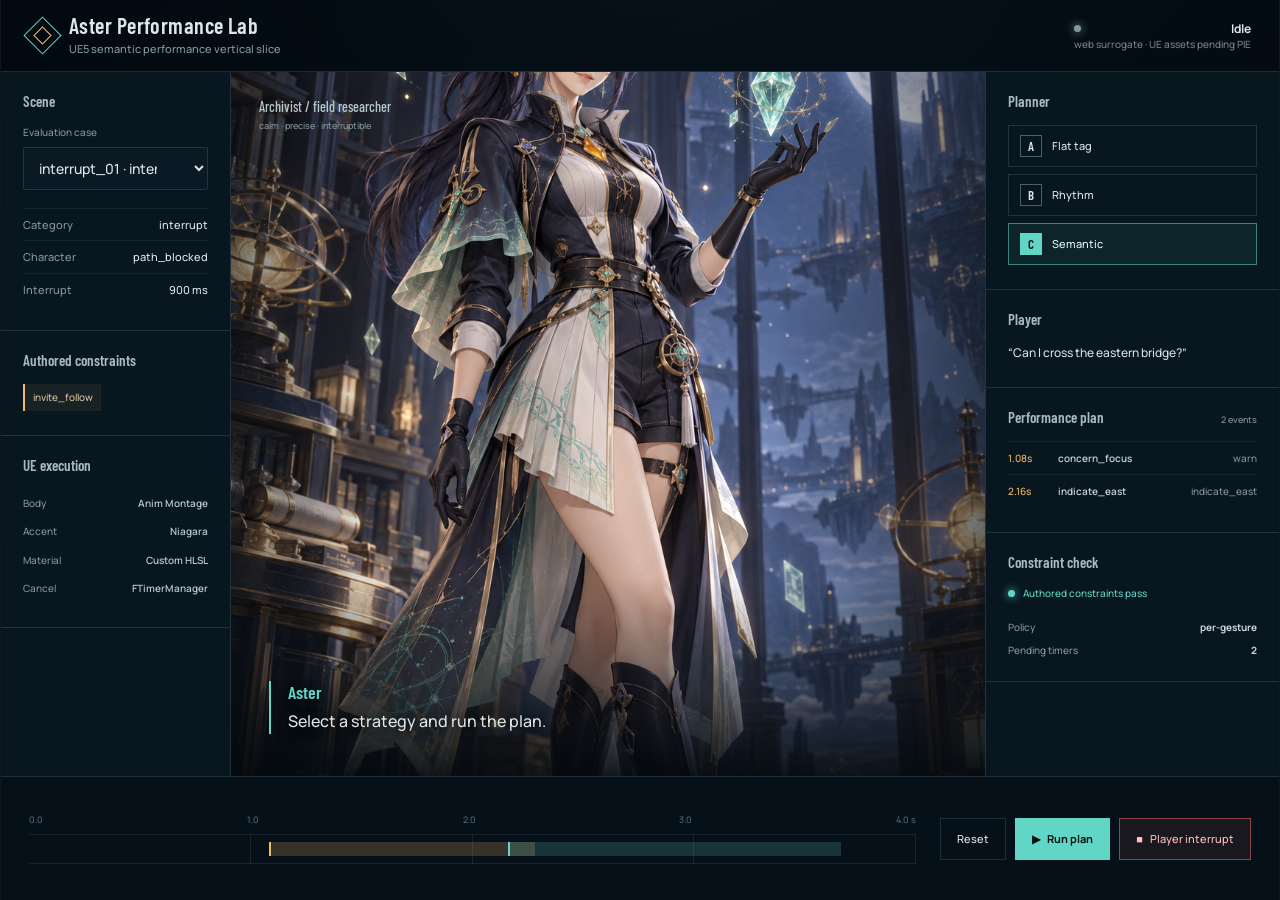
==== Demo/index.html @ 36af8765 "feat: establish NPC performance baseline and Ione agent contract Add the existing 30-case performanc" ====
<!doctype html>
<html lang="en">
<head>
  <meta charset="utf-8">
  <meta name="viewport" content="width=device-width, initial-scale=1">
  <meta name="theme-color" content="#07111b">
  <title>Aster Performance Lab</title>
  <link rel="stylesheet" href="styles.css">
</head>
<body>
  <div class="shell">
    <header class="topbar">
      <div class="identity">
        <span class="sigil" aria-hidden="true"></span>
        <div>
          <h1>Aster Performance Lab</h1>
          <p>UE5 semantic performance vertical slice</p>
        </div>
      </div>
      <div class="runtime-state"><span id="stateDot"></span><b id="runtimeState">Idle</b><em>web surrogate · UE assets pending PIE</em></div>
    </header>

    <main class="console">
      <aside class="rail world-rail" aria-label="Scene state">
        <section>
          <h2>Scene</h2>
          <label class="select-wrap">
            <span>Evaluation case</span>
            <select id="sceneSelect"></select>
          </label>
          <dl id="worldState" class="state-list"></dl>
        </section>
        <section>
          <h2>Authored constraints</h2>
          <div id="constraints" class="tag-list"></div>
        </section>
        <section class="engine-contract">
          <h2>UE execution</h2>
          <ul>
            <li><span>Body</span><b>Anim Montage</b></li>
            <li><span>Accent</span><b>Niagara</b></li>
            <li><span>Material</span><b>Custom HLSL</b></li>
            <li><span>Cancel</span><b>FTimerManager</b></li>
          </ul>
        </section>
      </aside>

      <section class="stage" aria-label="Aster character stage">
        <div class="stage-grid" aria-hidden="true"></div>
        <div class="moon-mark" aria-hidden="true"></div>
        <img class="aster" id="aster" src="../Content/Character/Concept/Aster_KeyArt_v2.png" alt="Aster, an anime-styled archive researcher">
        <div class="semantic-orbit" id="semanticOrbit" aria-hidden="true"><i></i><i></i><i></i></div>
        <div class="scanline" id="scanline" aria-hidden="true"></div>
        <div class="caption" id="caption">
          <span>Aster</span>
          <p id="dialogue">Select a scene, then run a strategy.</p>
        </div>
        <div class="character-meta">
          <span>Archivist / field researcher</span>
          <b>calm · precise · interruptible</b>
        </div>
      </section>

      <aside class="rail plan-rail" aria-label="Performance plan">
        <section>
          <h2>Planner</h2>
          <div class="strategy-tabs" role="radiogroup" aria-label="Performance strategy">
            <button data-strategy="A" role="radio" aria-checked="false"><span>A</span>Flat tag</button>
            <button data-strategy="B" role="radio" aria-checked="false"><span>B</span>Rhythm</button>
            <button data-strategy="C" class="active" role="radio" aria-checked="true"><span>C</span>Semantic</button>
          </div>
        </section>
        <section class="utterance">
          <h2>Player</h2>
          <p id="playerLine"></p>
        </section>
        <section>
          <div class="section-heading"><h2>Performance plan</h2><span id="planCount">0 events</span></div>
          <ol id="planList" class="plan-list"></ol>
        </section>
        <section class="telemetry">
          <h2>Constraint check</h2>
          <p id="constraintResult"><i></i>Waiting for a plan</p>
          <div><span>Policy</span><b id="policyValue">—</b></div>
          <div><span>Pending timers</span><b id="timerValue">0</b></div>
        </section>
      </aside>
    </main>

    <footer class="transport">
      <div class="timeline-wrap">
        <div class="time-labels"><span>0.0</span><span>1.0</span><span>2.0</span><span>3.0</span><span>4.0 s</span></div>
        <div class="timeline" id="timeline"><div class="playhead" id="playhead"></div></div>
      </div>
      <div class="controls">
        <button id="resetButton" class="quiet">Reset</button>
        <button id="playButton" class="primary"><span>▶</span>Run plan</button>
        <button id="interruptButton" class="interrupt"><span>■</span>Player interrupt</button>
      </div>
    </footer>
  </div>
  <script type="module" src="app.js"></script>
</body>
</html>
---- Demo/styles.css ----
@import url('https://fonts.googleapis.com/css2?family=Barlow+Condensed:wght@500;600&family=Manrope:wght@400;500;600;700&display=swap');

:root {
  color-scheme: dark;
  --abyss: #050c13;
  --ink: #091722;
  --panel: rgba(9, 24, 34, .88);
  --line: rgba(162, 204, 210, .16);
  --mist: #dce7e8;
  --muted: #8297a0;
  --jade: #61d6c6;
  --jade-dark: #267f78;
  --amber: #f2b96d;
  --danger: #ff746d;
}

* { box-sizing: border-box; }

html, body { min-height: 100%; }

body {
  margin: 0;
  color: var(--mist);
  background:
    radial-gradient(circle at 52% -20%, rgba(36, 95, 106, .32), transparent 42%),
    linear-gradient(135deg, #03080d 0%, #07121c 50%, #060c13 100%);
  font: 500 14px/1.45 Manrope, sans-serif;
  overflow-x: hidden;
}

button, select { font: inherit; }
button { color: inherit; }

.shell {
  width: min(1680px, 100%);
  min-height: 100vh;
  margin: 0 auto;
  display: grid;
  grid-template-rows: 72px minmax(650px, 1fr) 124px;
  border-inline: 1px solid rgba(255,255,255,.05);
  background: rgba(4, 11, 17, .72);
}

.topbar {
  display: flex;
  align-items: center;
  justify-content: space-between;
  padding: 0 28px;
  border-bottom: 1px solid var(--line);
}

.identity { display: flex; gap: 13px; align-items: center; }
.sigil { width: 27px; height: 27px; border: 1px solid var(--jade); transform: rotate(45deg); position: relative; }
.sigil::after { content: ""; position: absolute; inset: 6px; border: 1px solid var(--amber); }
h1, h2, p { margin: 0; }
h1 { font: 600 22px/1 Barlow Condensed, sans-serif; letter-spacing: .02em; }
.identity p { margin-top: 5px; color: var(--muted); font-size: 11px; }
.runtime-state { display: grid; grid-template-columns: auto auto; column-gap: 9px; align-items: center; text-align: right; }
.runtime-state span { width: 7px; height: 7px; border-radius: 50%; background: var(--muted); box-shadow: 0 0 10px currentColor; }
.runtime-state b { font-size: 12px; font-weight: 700; }
.runtime-state em { grid-column: 1 / -1; color: #71848d; font-size: 10px; font-style: normal; }

.console { min-height: 0; display: grid; grid-template-columns: minmax(230px, 18%) 1fr minmax(290px, 23%); }
.rail { min-width: 0; background: var(--panel); backdrop-filter: blur(20px); z-index: 3; }
.world-rail { border-right: 1px solid var(--line); }
.plan-rail { border-left: 1px solid var(--line); }
.rail section { padding: 22px 22px 24px; border-bottom: 1px solid var(--line); }
.rail h2 { margin-bottom: 16px; color: #a9bbc0; font: 600 15px/1 Barlow Condensed, sans-serif; }

.select-wrap { display: block; }
.select-wrap span { display: block; margin-bottom: 7px; color: var(--muted); font-size: 10px; }
select { width: 100%; padding: 10px 34px 10px 11px; color: var(--mist); border: 1px solid var(--line); border-radius: 2px; background: #0a1924; }
.state-list { margin: 18px 0 0; }
.state-list div { display: flex; justify-content: space-between; padding: 8px 0; border-top: 1px solid rgba(255,255,255,.06); }
.state-list dt { color: var(--muted); font-size: 11px; }
.state-list dd { margin: 0; color: var(--mist); font-size: 11px; }
.tag-list { display: flex; flex-wrap: wrap; gap: 7px; }
.tag-list span { padding: 6px 8px; border-left: 2px solid var(--amber); background: rgba(242,185,109,.07); color: #d8c29f; font-size: 10px; }
.tag-list .clear { border-color: var(--jade); color: #a9d8d2; background: rgba(97,214,198,.06); }
.engine-contract ul { padding: 0; margin: 0; list-style: none; }
.engine-contract li { display: flex; justify-content: space-between; padding: 7px 0; color: var(--muted); font-size: 10px; }
.engine-contract li b { color: #b7c7cb; font-weight: 600; }

.stage { position: relative; min-height: 620px; overflow: hidden; isolation: isolate; background: #07131e; }
.stage::after { content: ""; position: absolute; inset: 0; z-index: 2; pointer-events: none; background: linear-gradient(90deg, rgba(3,9,14,.55), transparent 23%, transparent 72%, rgba(3,9,14,.6)), linear-gradient(0deg, rgba(3,8,13,.92), transparent 28%); }
.stage-grid { position: absolute; inset: 0; opacity: .28; background-image: linear-gradient(rgba(97,214,198,.08) 1px, transparent 1px), linear-gradient(90deg, rgba(97,214,198,.08) 1px, transparent 1px); background-size: 72px 72px; transform: perspective(600px) rotateX(66deg) translateY(58%); transform-origin: bottom; }
.moon-mark { position: absolute; width: 480px; aspect-ratio: 1; border: 1px solid rgba(97,214,198,.16); border-radius: 50%; right: -90px; top: 12%; }
.moon-mark::before, .moon-mark::after { content: ""; position: absolute; inset: 8%; border: 1px solid rgba(242,185,109,.1); border-radius: 50%; }
.moon-mark::after { inset: 28%; border-radius: 3px; transform: rotate(45deg); }
.aster { position: absolute; z-index: 1; width: 100%; height: 100%; object-fit: cover; object-position: 51% 32%; filter: saturate(.92) contrast(1.03); transition: transform .5s cubic-bezier(.2,.8,.2,1), filter .3s; }
.stage.speaking .aster { animation: breathe 3.2s ease-in-out infinite; }
.stage.interrupted .aster { transform: translateX(-1.2%) scale(1.025); filter: saturate(.7) contrast(1.1); }
.caption { position: absolute; z-index: 4; left: 38px; right: 38px; bottom: 42px; padding-left: 17px; border-left: 2px solid var(--jade); text-shadow: 0 2px 12px #000; }
.caption span { color: var(--jade); font: 600 18px Barlow Condensed, sans-serif; }
.caption p { max-width: 660px; margin-top: 5px; font-size: clamp(14px, 1.25vw, 19px); line-height: 1.55; }
.character-meta { position: absolute; z-index: 4; top: 26px; left: 28px; display: grid; gap: 4px; }
.character-meta span { color: #b7c7cb; font: 500 14px Barlow Condensed, sans-serif; }
.character-meta b { color: var(--muted); font-size: 9px; font-weight: 500; }
.semantic-orbit { position: absolute; z-index: 4; top: 35%; right: 19%; width: 104px; aspect-ratio: 1; border: 1px solid rgba(97,214,198,.7); border-radius: 50%; opacity: 0; transform: scale(.5); transition: .35s ease; }
.semantic-orbit.visible { opacity: 1; transform: scale(1); animation: orbitPulse 1.6s ease-in-out infinite; }
.semantic-orbit::after { content: ""; position: absolute; inset: 27%; transform: rotate(45deg); border: 1px solid var(--amber); background: rgba(97,214,198,.12); }
.semantic-orbit i { position: absolute; width: 6px; height: 6px; border-radius: 50%; background: var(--jade); box-shadow: 0 0 12px var(--jade); }
.semantic-orbit i:nth-child(1) { left: 10%; top: 22%; }
.semantic-orbit i:nth-child(2) { right: 0; top: 48%; }
.semantic-orbit i:nth-child(3) { left: 34%; bottom: -3px; }
.scanline { position: absolute; z-index: 5; inset-inline: 0; height: 2px; top: -2px; opacity: 0; background: linear-gradient(90deg, transparent, var(--jade), transparent); box-shadow: 0 0 18px var(--jade); }
.scanline.active { opacity: .7; animation: scan 1.1s linear; }

.strategy-tabs { display: grid; grid-template-columns: 1fr; gap: 7px; }
.strategy-tabs button { display: flex; align-items: center; gap: 10px; padding: 9px 11px; border: 1px solid var(--line); background: transparent; cursor: pointer; text-align: left; font-size: 11px; }
.strategy-tabs button span { display: grid; place-items: center; width: 22px; height: 22px; border: 1px solid #49606a; font: 600 13px Barlow Condensed; }
.strategy-tabs button.active { border-color: rgba(97,214,198,.55); background: rgba(97,214,198,.07); color: #dff8f5; }
.strategy-tabs button.active span { color: #04110f; border-color: var(--jade); background: var(--jade); }
.utterance p { color: #d8e2e4; font-size: 12px; line-height: 1.65; }
.section-heading { display: flex; justify-content: space-between; align-items: baseline; }
.section-heading span { color: var(--muted); font-size: 9px; }
.plan-list { margin: 0; padding: 0; list-style: none; max-height: 190px; overflow: auto; }
.plan-list li { display: grid; grid-template-columns: 42px 1fr auto; align-items: center; gap: 8px; padding: 9px 0; border-top: 1px solid rgba(255,255,255,.06); font-size: 10px; }
.plan-list time { color: var(--amber); }
.plan-list b { overflow: hidden; text-overflow: ellipsis; color: #c6d4d7; font-weight: 600; }
.plan-list em { color: var(--muted); font-style: normal; }
.plan-list li.fired { color: var(--jade); background: linear-gradient(90deg, rgba(97,214,198,.07), transparent); }
.plan-list li.cancelled { opacity: .42; text-decoration: line-through; }
.telemetry p { display: flex; align-items: center; gap: 8px; margin-bottom: 12px; color: var(--muted); font-size: 10px; }
.telemetry p i { width: 7px; height: 7px; border-radius: 50%; background: var(--muted); }
.telemetry p.pass { color: var(--jade); }
.telemetry p.pass i { background: var(--jade); box-shadow: 0 0 8px var(--jade); }
.telemetry div { display: flex; justify-content: space-between; padding-top: 8px; color: var(--muted); font-size: 10px; }
.telemetry div b { color: #c8d6d8; }

.transport { display: grid; grid-template-columns: 1fr auto; gap: 24px; align-items: center; padding: 22px 28px; border-top: 1px solid var(--line); background: #061019; }
.timeline-wrap { min-width: 0; }
.time-labels { display: flex; justify-content: space-between; margin-bottom: 7px; color: #536973; font-size: 9px; }
.timeline { position: relative; height: 30px; border-block: 1px solid rgba(255,255,255,.08); background: repeating-linear-gradient(90deg, transparent 0 calc(25% - 1px), rgba(255,255,255,.08) calc(25% - 1px) 25%); }
.timeline .event { position: absolute; top: 7px; height: 14px; min-width: 8px; border-left: 2px solid var(--jade); background: rgba(97,214,198,.18); }
.timeline .event.rhythm { border-color: #7892a0; background: rgba(120,146,160,.12); }
.timeline .event.warn { border-color: var(--amber); background: rgba(242,185,109,.2); }
.playhead { position: absolute; top: -5px; bottom: -5px; left: 0; width: 1px; background: #fff; box-shadow: 0 0 9px rgba(255,255,255,.65); opacity: 0; }
.controls { display: flex; gap: 9px; }
.controls button { min-height: 42px; padding: 0 16px; border: 1px solid var(--line); background: transparent; cursor: pointer; font-size: 11px; }
.controls button:focus-visible, .strategy-tabs button:focus-visible, select:focus-visible { outline: 2px solid var(--amber); outline-offset: 2px; }
.controls .primary { color: #05120f; border-color: var(--jade); background: var(--jade); font-weight: 700; }
.controls .interrupt { color: #ffc0bc; border-color: rgba(255,116,109,.5); background: rgba(255,116,109,.08); }
.controls span { margin-right: 7px; }

@keyframes breathe { 0%, 100% { transform: scale(1.006) translateY(0); } 50% { transform: scale(1.012) translateY(-2px); } }
@keyframes orbitPulse { 50% { transform: scale(1.07) rotate(6deg); } }
@keyframes scan { from { top: 0; } to { top: 100%; } }

@media (max-width: 1050px) {
  .shell { grid-template-rows: auto auto auto; }
  .topbar { min-height: 70px; }
  .console { grid-template-columns: 210px 1fr; }
  .plan-rail { grid-column: 1 / -1; display: grid; grid-template-columns: repeat(4, 1fr); border-left: 0; border-top: 1px solid var(--line); }
  .plan-rail section { border-right: 1px solid var(--line); }
  .transport { grid-template-columns: 1fr; }
  .controls { justify-content: flex-end; }
}

@media (max-width: 720px) {
  .topbar { padding: 14px 16px; }
  .runtime-state em { display: none; }
  .console { display: flex; flex-direction: column; }
  .stage { order: -1; min-height: 72vh; }
  .world-rail, .plan-rail { display: grid; grid-template-columns: 1fr; border: 0; }
  .transport { padding: 18px 16px; }
  .controls { display: grid; grid-template-columns: repeat(3, 1fr); }
  .controls button { padding: 0 8px; }
}

@media (prefers-reduced-motion: reduce) {
  *, *::before, *::after { animation-duration: .01ms !important; animation-iteration-count: 1 !important; scroll-behavior: auto !important; }
}
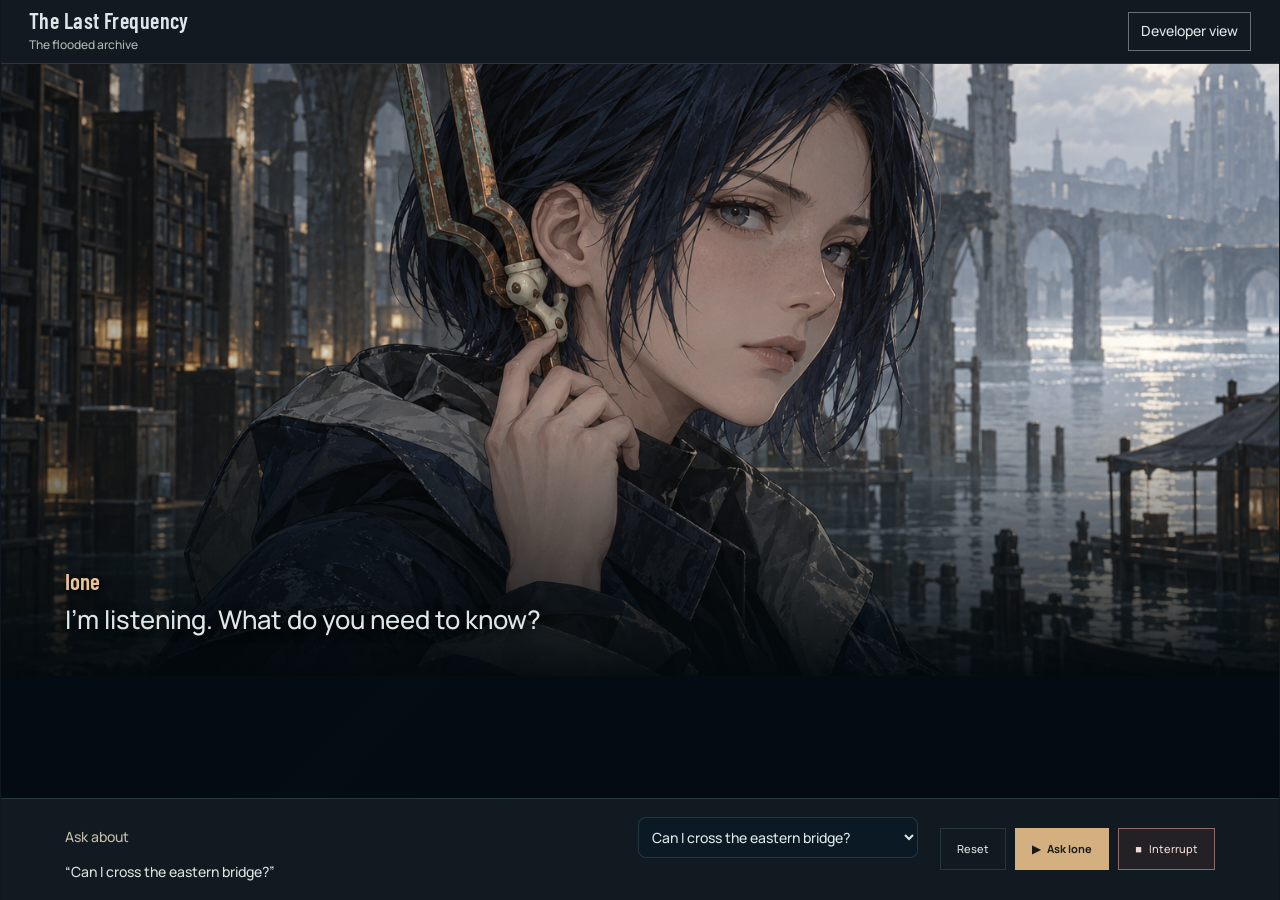
==== commit c684de11: "feat(game-ui): present Ione in a player-first archive scene Add the original resonance-fork concept " ====
--- a/Demo/index.html
+++ b/Demo/index.html
@@ -4,8 +4,8 @@
   <meta charset="utf-8">
   <meta name="viewport" content="width=device-width, initial-scale=1">
   <meta name="theme-color" content="#07111b">
-  <title>Aster Performance Lab</title>
-  <link rel="stylesheet" href="styles.css">
+  <title>Ione · The Last Frequency</title>
+  <link rel="stylesheet" href="styles.css?v=3">
 </head>
 <body>
   <div class="shell">
@@ -13,21 +13,18 @@
       <div class="identity">
         <span class="sigil" aria-hidden="true"></span>
         <div>
-          <h1>Aster Performance Lab</h1>
-          <p>UE5 semantic performance vertical slice</p>
+          <h1>The Last Frequency</h1>
+          <p>The flooded archive</p>
         </div>
       </div>
-      <div class="runtime-state"><span id="stateDot"></span><b id="runtimeState">Idle</b><em>web surrogate · UE assets pending PIE</em></div>
+      <div class="runtime-state"><span id="stateDot"></span><b id="runtimeState">Idle</b><em>Concept demo · UE assets pending PIE</em></div>
+      <button id="devToggle" class="dev-toggle" aria-expanded="false" aria-controls="worldRail planRail">Developer view</button>
     </header>
 
     <main class="console">
-      <aside class="rail world-rail" aria-label="Scene state">
+      <aside class="rail world-rail" id="worldRail" aria-label="Scene state">
         <section>
           <h2>Scene</h2>
-          <label class="select-wrap">
-            <span>Evaluation case</span>
-            <select id="sceneSelect"></select>
-          </label>
           <dl id="worldState" class="state-list"></dl>
         </section>
         <section>
@@ -45,23 +42,23 @@
         </section>
       </aside>
 
-      <section class="stage" aria-label="Aster character stage">
+      <section class="stage" aria-label="Ione character stage">
         <div class="stage-grid" aria-hidden="true"></div>
         <div class="moon-mark" aria-hidden="true"></div>
-        <img class="aster" id="aster" src="../Content/Character/Concept/Aster_KeyArt_v2.png" alt="Aster, an anime-styled archive researcher">
+        <img class="aster" id="aster" src="../Content/Character/Concept/Ione_ResonanceFork_Concept_v1.png" alt="Ione, archive restorer with an ear-mounted resonance fork">
         <div class="semantic-orbit" id="semanticOrbit" aria-hidden="true"><i></i><i></i><i></i></div>
         <div class="scanline" id="scanline" aria-hidden="true"></div>
         <div class="caption" id="caption">
-          <span>Aster</span>
-          <p id="dialogue">Select a scene, then run a strategy.</p>
+          <span>Ione</span>
+          <p id="dialogue">The eastern bridge is gone. Ask me what you need to know.</p>
         </div>
         <div class="character-meta">
-          <span>Archivist / field researcher</span>
-          <b>calm · precise · interruptible</b>
+          <span>Field restorer of lost sounds</span>
+          <b>One record was erased to save a life.</b>
         </div>
       </section>
 
-      <aside class="rail plan-rail" aria-label="Performance plan">
+      <aside class="rail plan-rail" id="planRail" aria-label="Performance plan">
         <section>
           <h2>Planner</h2>
           <div class="strategy-tabs" role="radiogroup" aria-label="Performance strategy">
@@ -69,10 +66,6 @@
             <button data-strategy="B" role="radio" aria-checked="false"><span>B</span>Rhythm</button>
             <button data-strategy="C" class="active" role="radio" aria-checked="true"><span>C</span>Semantic</button>
           </div>
-        </section>
-        <section class="utterance">
-          <h2>Player</h2>
-          <p id="playerLine"></p>
         </section>
         <section>
           <div class="section-heading"><h2>Performance plan</h2><span id="planCount">0 events</span></div>
@@ -88,17 +81,18 @@
     </main>
 
     <footer class="transport">
+      <label class="game-choice"><span>Ask about</span><select id="sceneSelect" aria-label="Choose a question"></select><span id="playerLine" class="player-line"></span></label>
       <div class="timeline-wrap">
         <div class="time-labels"><span>0.0</span><span>1.0</span><span>2.0</span><span>3.0</span><span>4.0 s</span></div>
         <div class="timeline" id="timeline"><div class="playhead" id="playhead"></div></div>
       </div>
       <div class="controls">
         <button id="resetButton" class="quiet">Reset</button>
-        <button id="playButton" class="primary"><span>▶</span>Run plan</button>
-        <button id="interruptButton" class="interrupt"><span>■</span>Player interrupt</button>
+        <button id="playButton" class="primary"><span>▶</span>Ask Ione</button>
+        <button id="interruptButton" class="interrupt"><span>■</span>Interrupt</button>
       </div>
     </footer>
   </div>
-  <script type="module" src="app.js"></script>
+  <script type="module" src="app.js?v=3"></script>
 </body>
 </html>
--- a/Demo/styles.css
+++ b/Demo/styles.css
@@ -171,3 +171,37 @@
 @media (prefers-reduced-motion: reduce) {
   *, *::before, *::after { animation-duration: .01ms !important; animation-iteration-count: 1 !important; scroll-behavior: auto !important; }
 }
+
+/* Player view: the fiction owns the screen. Authoring telemetry is opt-in. */
+.shell { grid-template-rows: 64px minmax(0, 1fr) auto; }
+.console { display: block; position: relative; }
+.stage { min-height: min(68vh, 720px); }
+.world-rail, .plan-rail, .timeline-wrap { display: none; }
+.topbar { background: #101a20; }
+.sigil, .stage-grid, .moon-mark, .semantic-orbit { display: none; }
+.identity p { font-size: 12px; color: #b2b6b4; }
+.runtime-state { display: none; }
+.dev-toggle { border: 1px solid #677074; background: transparent; padding: 8px 12px; cursor: pointer; }
+.dev-toggle:focus-visible { outline: 2px solid var(--amber); outline-offset: 2px; }
+.stage::after { background: linear-gradient(0deg, rgba(2,8,12,.95), transparent 45%), linear-gradient(90deg, rgba(3,8,12,.38), transparent 45%); }
+.aster { object-position: 50% 36%; }
+.caption { left: clamp(22px, 5vw, 76px); right: 30px; bottom: 36px; border: 0; padding: 0; }
+.caption span { color: #eac497; font-size: 23px; }
+.caption p { font-size: clamp(19px,2vw,28px); max-width: 760px; }
+.character-meta { display: none; top: auto; bottom: 150px; left: clamp(22px,5vw,76px); }
+.character-meta b { font-size: 11px; color: #e6ded2; }
+.transport { grid-template-columns: 1fr auto; gap: 22px; padding: 18px clamp(22px,5vw,76px); background: #101a20; }
+.game-choice { display: grid; grid-template-columns: auto minmax(170px,280px); align-items: center; gap: 4px 12px; }
+.game-choice > span:first-child { color: #c5bca9; }
+.game-choice select { border-radius: 8px; padding: 9px; }
+.player-line { grid-column: 1/-1; color: #d9e2df; }
+.controls .primary { background: #d4b081; border-color: #d4b081; color: #171914; }
+.controls .interrupt { color: #f0d9d2; border-color: #906c67; }
+body.developer-view .console { display: grid; grid-template-columns: minmax(220px,18%) 1fr minmax(280px,23%); }
+body.developer-view .world-rail, body.developer-view .plan-rail { display: block; }
+body.developer-view .timeline-wrap { display: block; }
+body.developer-view .transport { grid-template-columns: 1fr 1fr auto; }
+body.developer-view .character-meta { display: none; }
+body.developer-view .runtime-state { display: grid; margin-left: auto; margin-right: 20px; }
+@media(max-width:1050px){body.developer-view .console { display:block; }body.developer-view .world-rail,body.developer-view .plan-rail { display:none; }body.developer-view .transport{grid-template-columns:1fr auto;}}
+@media(max-width:720px){.topbar{gap:8px}.runtime-state em{display:none}.dev-toggle{font-size:11px}.stage{min-height:70vh}.transport{grid-template-columns:1fr}.controls{display:flex;flex-wrap:wrap}.game-choice{grid-template-columns:1fr}.player-line{grid-column:1}.character-meta{bottom:160px}}
